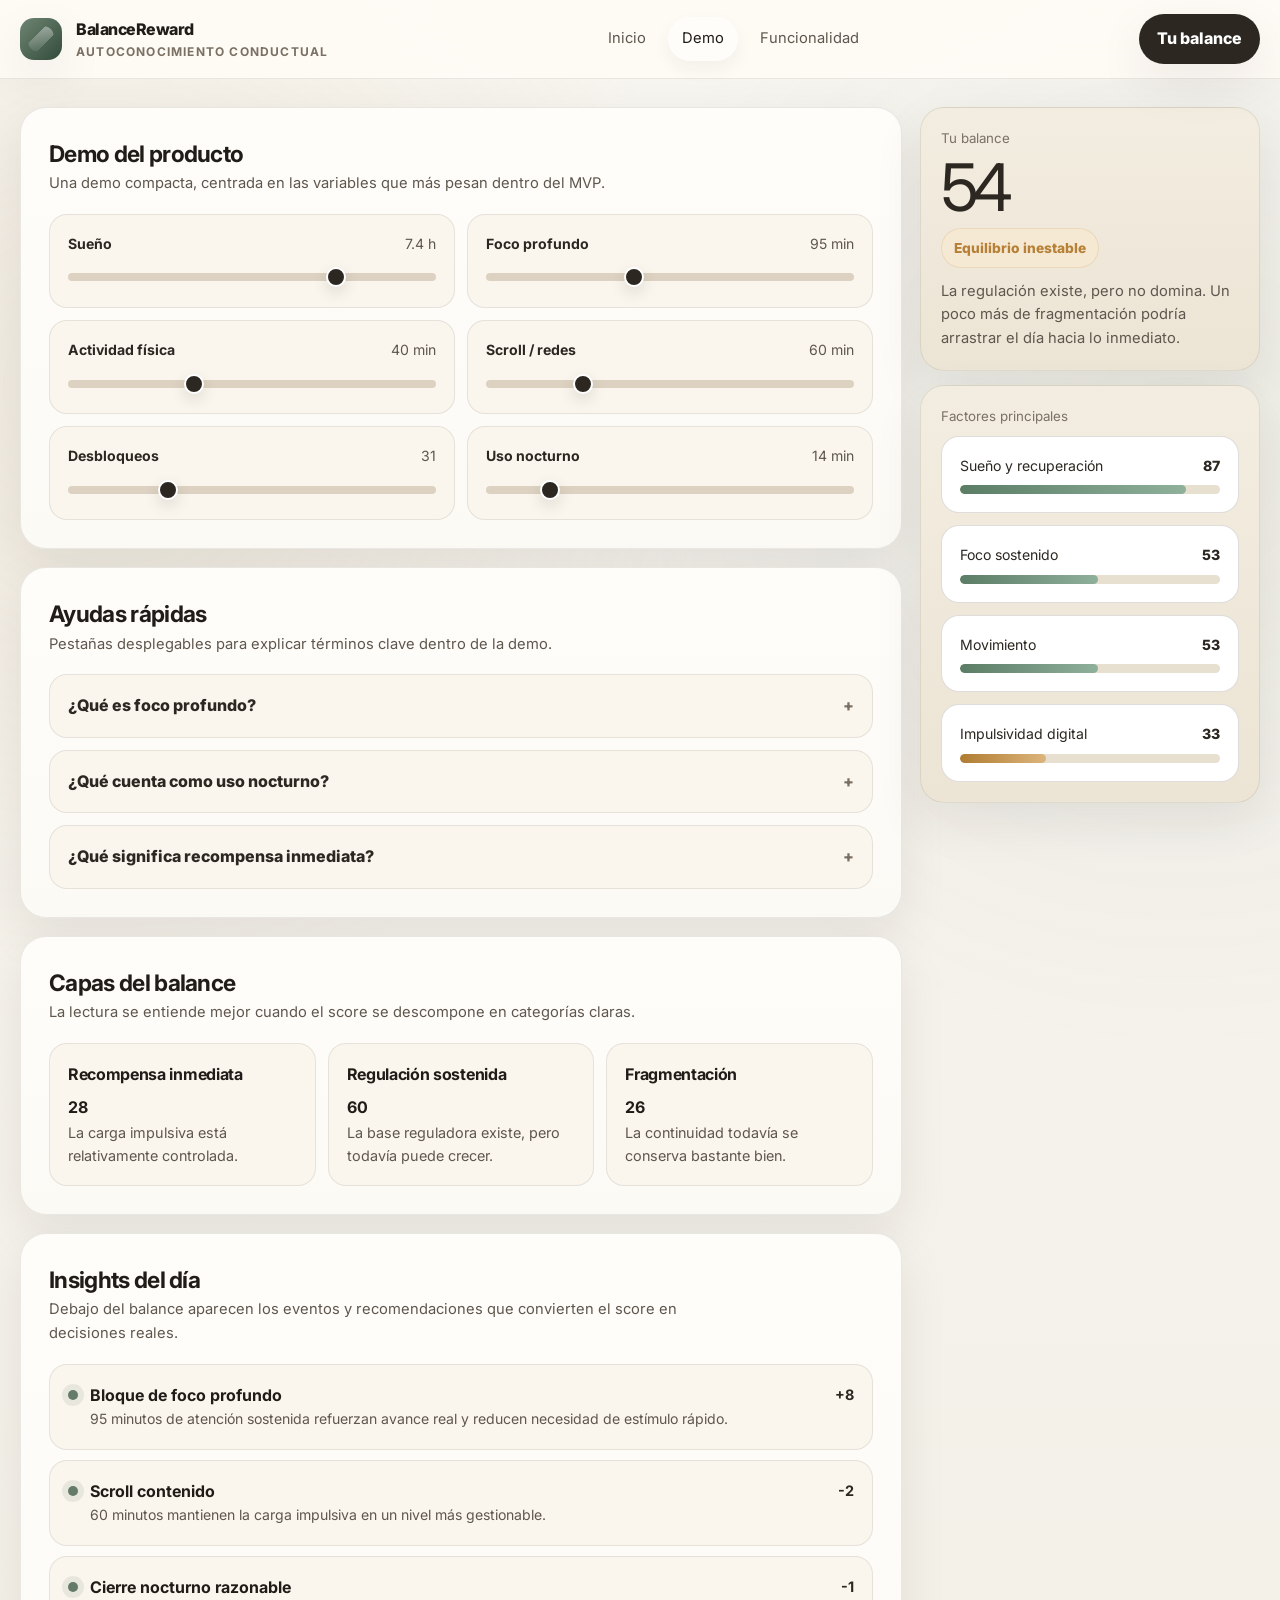
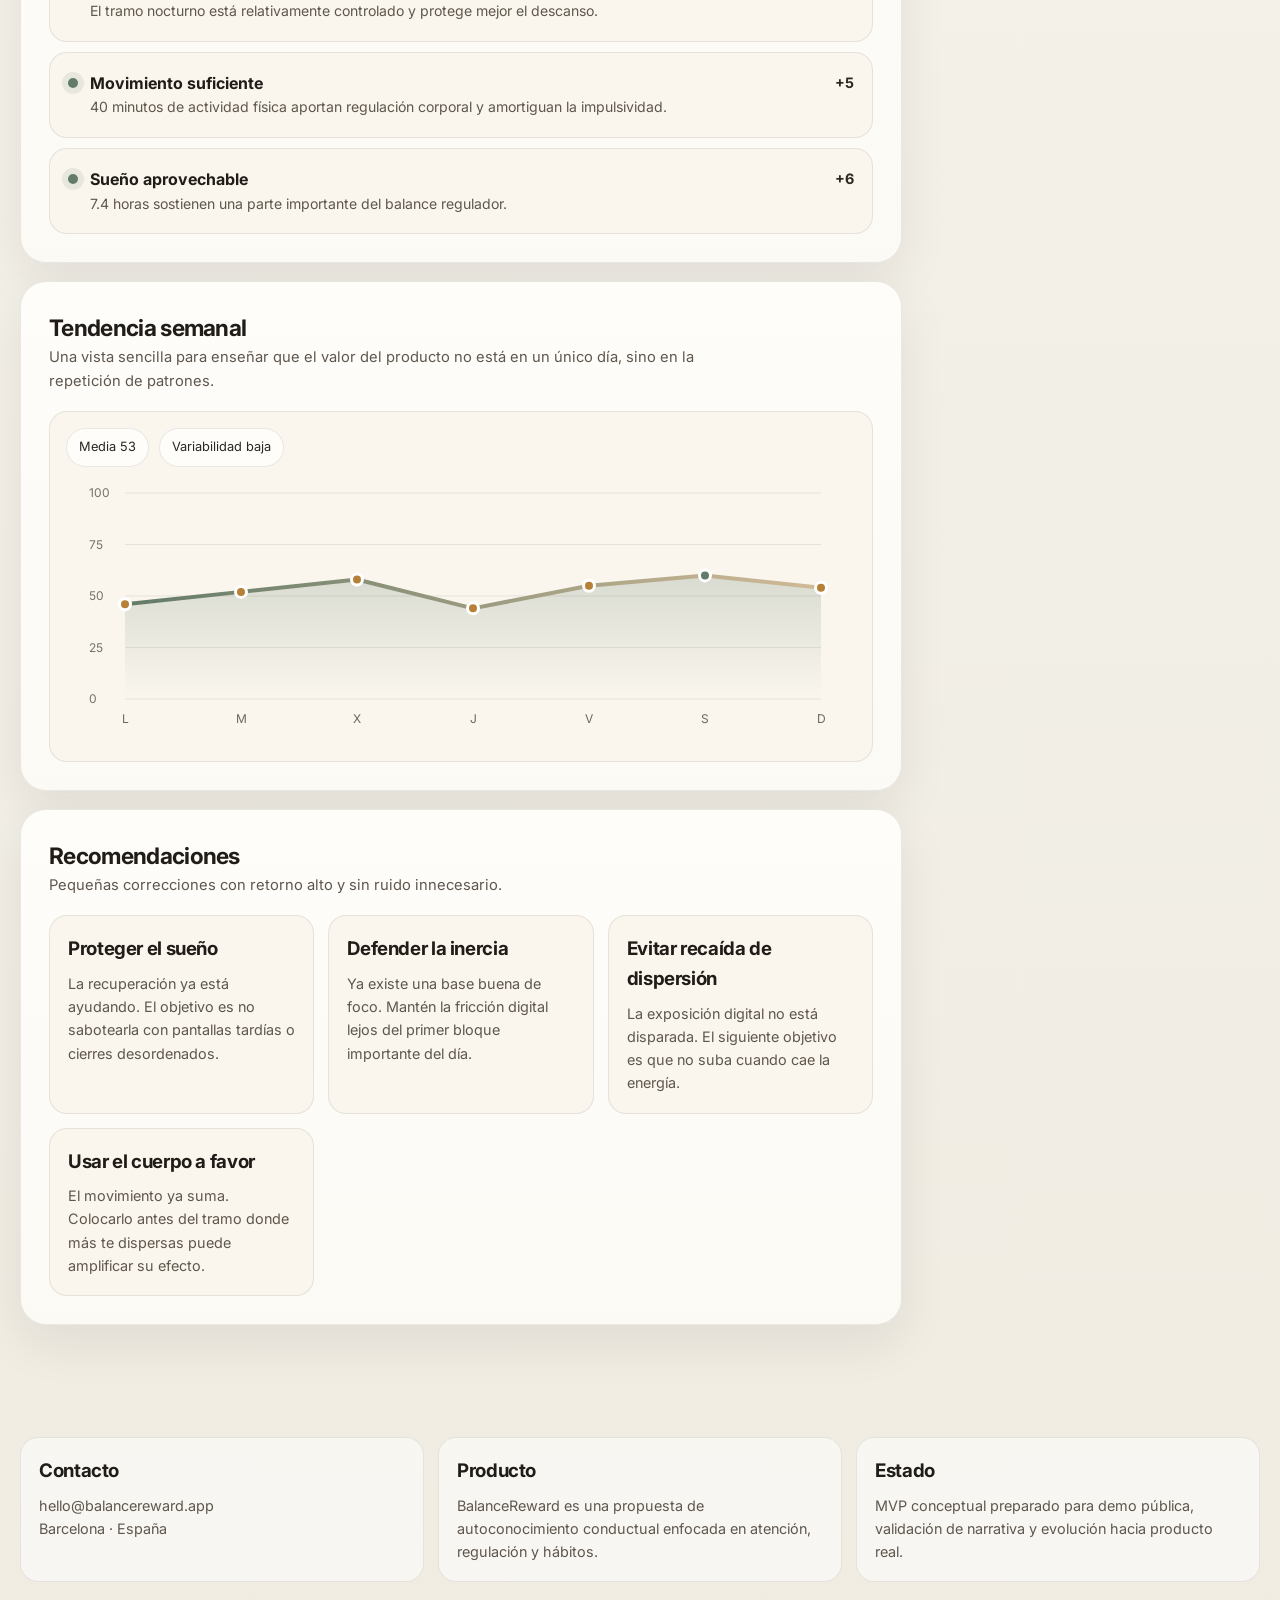
==== demo.html @ 9f04beab "Add files via upload" ====
<!DOCTYPE html><html lang="es"><head><meta charset="UTF-8" /><meta name="viewport" content="width=device-width, initial-scale=1.0" /><title>BalanceReward — Demo</title><link rel="preconnect" href="https://fonts.googleapis.com"><link rel="preconnect" href="https://fonts.gstatic.com" crossorigin><link href="https://fonts.googleapis.com/css2?family=Inter:wght@400;500;600;700;800;900&display=swap" rel="stylesheet"><link rel="stylesheet" href="styles.css"></head><body><header class="topbar"><div class="container topbar-inner"><a class="brand" href="index.html"><span class="brand-mark"></span><span>BalanceReward<small>Autoconocimiento conductual</small></span></a><nav class="nav"><a href="index.html">Inicio</a><a href="demo.html" class="active">Demo</a><a href="funcionalidad.html">Funcionalidad</a></nav><a class="cta" href="#balance">Tu balance</a></div></header><main><div class="container"><section class="section"><div class="demo-layout"><div class="left-stack"><div class="panel section-card"><div class="section-head"><div><h2>Demo del producto</h2><p>Una demo compacta, centrada en las variables que más pesan dentro del MVP.</p></div></div><div class="form-grid"><div class="input-card"><div class="input-head"><strong>Sueño</strong><span><output id="sleepOut">7.4 h</output></span></div><input id="sleep" class="range" type="range" min="0" max="10" step="0.1" value="7.4"></div><div class="input-card"><div class="input-head"><strong>Foco profundo</strong><span><output id="focusOut">95 min</output></span></div><input id="focus" class="range" type="range" min="0" max="240" step="5" value="95"></div><div class="input-card"><div class="input-head"><strong>Actividad física</strong><span><output id="exerciseOut">42 min</output></span></div><input id="exercise" class="range" type="range" min="0" max="120" step="5" value="42"></div><div class="input-card"><div class="input-head"><strong>Scroll / redes</strong><span><output id="scrollOut">58 min</output></span></div><input id="scroll" class="range" type="range" min="0" max="240" step="5" value="58"></div><div class="input-card"><div class="input-head"><strong>Desbloqueos</strong><span><output id="unlocksOut">31</output></span></div><input id="unlocks" class="range" type="range" min="0" max="120" step="1" value="31"></div><div class="input-card"><div class="input-head"><strong>Uso nocturno</strong><span><output id="nightOut">14 min</output></span></div><input id="night" class="range" type="range" min="0" max="90" step="1" value="14"></div></div></div><div class="panel section-card"><div class="section-head"><div><h2>Ayudas rápidas</h2><p>Pestañas desplegables para explicar términos clave dentro de la demo.</p></div></div><div class="drawer-grid"><details class="drawer-card"><summary>¿Qué es foco profundo?<span class="arrow">+</span></summary><div class="drawer-body">Una sesión sostenida de trabajo, estudio o lectura sin móvil, sin notificaciones y sin saltar entre tareas. No tiene que ser perfecta; lo importante es que haya continuidad real.</div></details><details class="drawer-card"><summary>¿Qué cuenta como uso nocturno?<span class="arrow">+</span></summary><div class="drawer-body">Tiempo de pantalla en el tramo final del día, sobre todo cuando ya deberías estar cerrando estímulos. Cuanto más tarde y más activante sea el contenido, peor suele sentar al descanso.</div></details><details class="drawer-card"><summary>¿Qué significa recompensa inmediata?<span class="arrow">+</span></summary><div class="drawer-body">Conductas que entregan estímulo rápido con poco esfuerzo: scroll, chequeo frecuente, notificaciones, consumo pasivo y saltos constantes entre contenidos.</div></details></div></div><div class="panel section-card"><div class="section-head"><div><h2>Capas del balance</h2><p>La lectura se entiende mejor cuando el score se descompone en categorías claras.</p></div></div><div class="category-grid"><div class="category"><h4>Recompensa inmediata</h4><strong id="catImmediate">34</strong><p id="catImmediateText">Carga impulsiva contenida, pero presente.</p></div><div class="category"><h4>Regulación sostenida</h4><strong id="catRegulated">69</strong><p id="catRegulatedText">Buen soporte de hábitos estabilizadores.</p></div><div class="category"><h4>Fragmentación</h4><strong id="catFragmentation">39</strong><p id="catFragmentationText">Las interrupciones todavía no dominan el día.</p></div></div></div><div class="panel section-card"><div class="section-head"><div><h2>Insights del día</h2><p>Debajo del balance aparecen los eventos y recomendaciones que convierten el score en decisiones reales.</p></div></div><div class="events" id="eventsList"></div></div><div class="panel section-card"><div class="section-head"><div><h2>Tendencia semanal</h2><p>Una vista sencilla para enseñar que el valor del producto no está en un único día, sino en la repetición de patrones.</p></div></div><div class="chart-wrap"><div class="chart-meta"><div class="pills"><span class="pill" id="trendAvg">Media 61</span><span class="pill" id="trendVar">Variabilidad moderada</span></div></div><svg id="trendChart" viewBox="0 0 760 260" width="100%" height="260" aria-label="Tendencia semanal"></svg></div></div><div class="panel section-card"><div class="section-head"><div><h2>Recomendaciones</h2><p>Pequeñas correcciones con retorno alto y sin ruido innecesario.</p></div></div><div class="advice-grid" id="adviceGrid"></div></div></div><aside class="sticky-col" id="balance"><div class="balance-card"><small>Tu balance</small><div class="score-value" id="scoreValue">64</div><div class="score-tag good" id="scoreTag">Balance regulado con fricción</div><p id="scoreText">La estructura del día tiene soporte suficiente, aunque el entorno digital sigue compitiendo por atención.</p></div><div class="balance-card"><small>Factores principales</small><div class="factor-stack"><div class="factor"><div class="factor-top"><span>Sueño y recuperación</span><span id="sleepFactorNum">72</span></div><div class="track"><div id="sleepFill" class="fill green" style="width:72%"></div></div></div><div class="factor"><div class="factor-top"><span>Foco sostenido</span><span id="focusFactorNum">58</span></div><div class="track"><div id="focusFill" class="fill green" style="width:58%"></div></div></div><div class="factor"><div class="factor-top"><span>Movimiento</span><span id="exerciseFactorNum">54</span></div><div class="track"><div id="exerciseFill" class="fill green" style="width:54%"></div></div></div><div class="factor"><div class="factor-top"><span>Impulsividad digital</span><span id="digitalFactorNum">41</span></div><div class="track"><div id="digitalFill" class="fill amber" style="width:41%"></div></div></div></div></div></aside></div></section></div></main><footer class="footer"><div class="container"><div class="footer-grid"><div class="contact-card"><h3>Contacto</h3><p>hello@balancereward.app<br>Barcelona · España</p></div><div class="contact-card"><h3>Producto</h3><p>BalanceReward es una propuesta de autoconocimiento conductual enfocada en atención, regulación y hábitos.</p></div><div class="contact-card"><h3>Estado</h3><p>MVP conceptual preparado para demo pública, validación de narrativa y evolución hacia producto real.</p></div></div><small>BalanceReward presenta un índice conductual de autoconocimiento. No sustituye evaluación clínica ni afirma medir biomarcadores cerebrales.</small></div></footer><script src="app.js"></script></body></html>
---- styles.css ----
:root{
  --bg:#f7f5ef;
  --bg-2:#f0ece2;
  --paper:#fffdfa;
  --paper-2:#faf6ee;
  --line:rgba(55,48,39,.10);
  --line-strong:rgba(55,48,39,.16);
  --text:#201c17;
  --text-soft:#5f574d;
  --text-faint:#7a7064;
  --charcoal:#2c2721;
  --sage:#637b68;
  --sage-soft:#e4ece6;
  --sand:#d1ba97;
  --sand-soft:#f4eadc;
  --amber:#b68137;
  --amber-soft:#f6e9d4;
  --red:#ab6253;
  --red-soft:#f3e0da;
  --shadow:0 18px 50px rgba(35,29,22,.08);
  --radius:26px;
  --radius-sm:18px;
  --max:1240px;
}
*{margin:0;padding:0;box-sizing:border-box}
html{scroll-behavior:smooth;background:var(--bg)}
body{
  font-family:Inter,system-ui,-apple-system,BlinkMacSystemFont,'Segoe UI',sans-serif;
  color:var(--text);
  background:radial-gradient(circle at 8% 12%, rgba(209,186,151,.18), transparent 20%),radial-gradient(circle at 92% 14%, rgba(99,123,104,.08), transparent 20%),linear-gradient(180deg,var(--bg) 0%,var(--bg-2) 100%);
  min-height:100vh;line-height:1.6;overflow-x:hidden;
}
a{text-decoration:none;color:inherit}
button,input{font:inherit}
.container{width:min(var(--max), calc(100% - 32px));margin:0 auto}
.topbar{position:sticky;top:0;z-index:60;background:rgba(255,252,246,.86);backdrop-filter:blur(18px);border-bottom:1px solid var(--line)}
.topbar-inner{min-height:78px;display:flex;align-items:center;justify-content:space-between;gap:16px}
.brand{display:flex;align-items:center;gap:14px;font-weight:800;letter-spacing:-.03em}
.brand-mark{width:42px;height:42px;border-radius:14px;background:linear-gradient(135deg,#6e8573,#334b3a);position:relative;box-shadow:var(--shadow)}
.brand-mark::after{content:"";position:absolute;inset:8px;border-radius:10px;background:linear-gradient(180deg,rgba(255,255,255,.4),rgba(255,255,255,.08));mask:linear-gradient(135deg,transparent 0 34%,#000 34% 66%,transparent 66% 100%)}
.brand small{display:block;font-size:.75rem;text-transform:uppercase;letter-spacing:.1em;color:var(--text-faint);font-weight:700}
.nav{display:flex;align-items:center;gap:8px;flex-wrap:wrap}
.nav a{padding:10px 14px;border-radius:999px;font-size:.92rem;color:var(--text-soft);transition:.2s ease}
.nav a:hover,.nav a.active{background:var(--paper);color:var(--text);box-shadow:0 8px 18px rgba(35,29,22,.05)}
.cta{padding:12px 18px;border:none;border-radius:999px;background:var(--charcoal);color:#fff;font-weight:800;cursor:pointer;box-shadow:var(--shadow)}
.secondary{padding:12px 18px;border-radius:999px;background:var(--paper);border:1px solid var(--line-strong);font-weight:700}
main{padding:28px 0 44px}
.panel{background:linear-gradient(180deg,var(--paper),#fcfaf5);border:1px solid var(--line);border-radius:var(--radius);box-shadow:var(--shadow)}
.hero{display:grid;grid-template-columns:1.12fr .88fr;gap:22px;margin-bottom:22px}
.hero-copy{padding:38px}
.eyebrow{display:inline-flex;align-items:center;gap:8px;padding:9px 14px;border-radius:999px;background:var(--paper);border:1px solid var(--line);font-size:.84rem;font-weight:700;margin-bottom:18px;color:var(--charcoal)}
.hero h1{font-size:clamp(2.9rem,5.6vw,5.3rem);line-height:.92;letter-spacing:-.065em;max-width:11ch;margin-bottom:18px}
.hero p{font-size:1rem;color:var(--text-soft);max-width:66ch;margin-bottom:14px}
.hero-actions{display:flex;gap:12px;flex-wrap:wrap;margin-top:12px}
.hero-stats{display:grid;grid-template-columns:repeat(3,1fr);gap:14px;margin-top:24px}
.stat,.info-card,.value-card,.flow-card,.input-card,.insight-card,.factor,.category,.event,.drawer-card,.widget-card,.example,.callout,.flow-step,.tile,.mini-card,.feature-card,.contact-card{padding:18px;border-radius:18px;background:var(--paper-2);border:1px solid var(--line)}
.stat strong{display:block;font-size:1.34rem;letter-spacing:-.04em;margin-bottom:6px}
.stat span{font-size:.87rem;color:var(--text-soft)}
.hero-side{padding:22px}
.showcase{height:100%;padding:18px;border-radius:24px;background:linear-gradient(180deg,#f2ecdf,#ece4d6);border:1px solid var(--line)}
.showcase-top{display:flex;justify-content:space-between;gap:10px;font-size:.82rem;color:var(--text-faint);margin-bottom:16px}
.pills{display:flex;gap:10px;flex-wrap:wrap}
.pill{padding:8px 12px;border-radius:999px;font-size:.8rem;background:rgba(255,255,255,.72);border:1px solid var(--line);color:var(--charcoal)}
.preview-grid{display:grid;grid-template-columns:220px 1fr;gap:16px;align-items:center;margin-top:10px}
.phone-mock{width:220px;aspect-ratio:9 / 19;margin:0 auto;padding:8px;border-radius:34px;background:#272420;box-shadow:0 18px 28px rgba(0,0,0,.10)}
.phone-screen{background:#fbf7ef;border-radius:26px;padding:14px;height:100%;position:relative;overflow:hidden;display:flex;flex-direction:column}
.phone-notch{width:72px;height:18px;border-radius:0 0 14px 14px;background:#23211e;margin:0 auto 12px}
.phone-header{display:flex;justify-content:space-between;align-items:center;font-size:.74rem;color:var(--text-faint);margin-bottom:12px}
.score-card-mini{padding:16px;border-radius:18px;background:#fff;border:1px solid var(--line);margin-bottom:10px}
.score-card-mini strong{display:block;font-size:2.5rem;letter-spacing:-.09em;line-height:1}
.score-card-mini span{display:inline-flex;padding:6px 10px;border-radius:999px;background:var(--sage-soft);color:var(--sage);font-size:.76rem;font-weight:800;margin-top:8px}
.mini-bars{display:grid;gap:8px}
.mini-bar{padding:10px;border-radius:14px;background:#fff;border:1px solid var(--line)}
.mini-bar-top{display:flex;justify-content:space-between;font-size:.74rem;margin-bottom:6px;color:var(--text-soft)}
.mini-track{height:7px;border-radius:999px;background:#e8e1d3;overflow:hidden}
.mini-fill{height:100%;border-radius:inherit}
.mini-chart{margin-top:10px;padding:10px;border-radius:14px;background:#fff;border:1px solid var(--line)}
.callout-stack{display:grid;gap:12px}
.callout h3,.info-card h3,.value-card h3,.flow-card h3,.insight-card h3,.category h4,.drawer-card h4,.widget-card h3,.feature-card h3,.contact-card h3,.example h4{margin-bottom:8px;letter-spacing:-.02em}
.callout p,.info-card p,.value-card p,.flow-card p,.insight-card p,.category p,.drawer-card p,.widget-card p,.feature-card p,.contact-card p,.example p{font-size:.9rem;color:var(--text-soft)}
.section{margin-bottom:22px}
.section-card{padding:28px}
.section-head{display:flex;align-items:flex-end;justify-content:space-between;gap:16px;margin-bottom:18px}
.section-head h2{font-size:1.42rem;letter-spacing:-.03em}
.section-head p{font-size:.92rem;color:var(--text-soft);max-width:72ch}
.grid{display:grid;gap:14px}
.grid-2{grid-template-columns:repeat(2,1fr)}
.grid-3{grid-template-columns:repeat(3,1fr)}
.kicker{display:inline-flex;padding:6px 10px;border-radius:999px;background:#fff;border:1px solid var(--line);font-size:.74rem;font-weight:700;color:var(--charcoal);margin-bottom:10px}
.examples{display:grid;grid-template-columns:repeat(3,1fr);gap:14px;margin-top:18px}
.steps{display:grid;grid-template-columns:1.1fr .9fr;gap:16px;align-items:start}
.flow-list,.drawer-grid,.factor-stack{display:grid;gap:12px}
.flow-step{display:grid;grid-template-columns:auto 1fr;gap:12px;align-items:start}
.num{display:grid;place-items:center;width:34px;height:34px;border-radius:999px;background:var(--sand-soft);color:var(--charcoal);font-weight:800}
.visual-board{padding:18px;border-radius:22px;background:linear-gradient(180deg,#f5efe4,#f1e8d8);border:1px solid var(--line)}
.visual-top{display:flex;justify-content:space-between;align-items:center;margin-bottom:12px;color:var(--text-faint);font-size:.8rem}
.visual-tiles{display:grid;grid-template-columns:1fr 1fr;gap:12px}
.demo-layout{display:grid;grid-template-columns:minmax(0,1fr) 340px;gap:18px;align-items:start}
.left-stack{display:grid;gap:18px}
.sticky-col{position:sticky;top:96px;display:grid;gap:14px}
.balance-card{padding:20px;border-radius:24px;background:linear-gradient(180deg,#f3ede1,#ece4d4);border:1px solid var(--line);box-shadow:var(--shadow)}
.balance-card small{display:block;color:var(--text-faint);margin-bottom:8px}
.score-value{font-size:4.1rem;line-height:.92;letter-spacing:-.11em;margin:4px 0 10px;color:var(--charcoal)}
.score-tag{display:inline-flex;padding:8px 12px;border-radius:999px;font-size:.86rem;font-weight:800;margin-bottom:12px;border:1px solid transparent}
.score-tag.good{background:var(--sage-soft);color:var(--sage);border-color:rgba(99,123,104,.16)}
.score-tag.mid{background:var(--amber-soft);color:var(--amber);border-color:rgba(182,129,55,.16)}
.score-tag.bad{background:var(--red-soft);color:var(--red);border-color:rgba(171,98,83,.16)}
.balance-card p{font-size:.92rem;color:var(--text-soft)}
.factor{background:#fff;border-color:var(--line-strong)}
.factor-top{display:flex;justify-content:space-between;gap:12px;margin-bottom:8px;font-size:.88rem;color:var(--charcoal)}
.factor-top span:last-child{font-weight:800;color:var(--charcoal)}
.track{height:9px;border-radius:999px;background:#e7dfd0;overflow:hidden}
.fill{height:100%;border-radius:inherit;transition:width .35s ease}
.fill.green{background:linear-gradient(90deg,#5b7c65,#8fb09a)}
.fill.amber{background:linear-gradient(90deg,#b07c31,#dcb57c)}
.fill.red{background:linear-gradient(90deg,#a75f50,#d49488)}
.form-grid{display:grid;grid-template-columns:repeat(2,1fr);gap:12px}
.input-head{display:flex;justify-content:space-between;gap:10px;margin-bottom:8px;font-size:.88rem;color:var(--charcoal)}
.input-head span{color:var(--text-soft)}
.range{width:100%;height:8px;appearance:none;border-radius:999px;background:#ddd2c1;outline:none}
.range::-webkit-slider-thumb{appearance:none;width:20px;height:20px;border-radius:50%;background:var(--charcoal);border:2px solid #fff;box-shadow:0 6px 16px rgba(0,0,0,.12);cursor:pointer}
.range::-moz-range-thumb{width:20px;height:20px;border-radius:50%;background:var(--charcoal);border:2px solid #fff;cursor:pointer}
.category-grid{display:grid;grid-template-columns:repeat(3,1fr);gap:12px}
.events{display:grid;gap:10px}
.event{display:grid;grid-template-columns:auto 1fr auto;gap:12px;align-items:start}
.dot{width:10px;height:10px;border-radius:50%;margin-top:7px}
.dot.good{background:var(--sage);box-shadow:0 0 0 6px rgba(99,123,104,.12)}
.dot.mid{background:var(--amber);box-shadow:0 0 0 6px rgba(182,129,55,.10)}
.dot.bad{background:var(--red);box-shadow:0 0 0 6px rgba(171,98,83,.12)}
.event p{font-size:.88rem;color:var(--text-soft)}
.event strong{font-size:.9rem;color:var(--charcoal)}
.chart-wrap{padding:16px;border-radius:18px;background:var(--paper-2);border:1px solid var(--line)}
.chart-meta{display:flex;justify-content:space-between;gap:10px;align-items:center;flex-wrap:wrap;margin-bottom:10px}
.advice-grid,.widget-grid,.footer-grid{display:grid;grid-template-columns:repeat(3,1fr);gap:14px}
.drawer-card summary{list-style:none;cursor:pointer;display:flex;align-items:center;justify-content:space-between;gap:10px;font-weight:800;color:var(--charcoal)}
.drawer-card summary::-webkit-details-marker{display:none}
.drawer-card .drawer-body{padding-top:12px;color:var(--text-soft);font-size:.9rem}
.drawer-card .arrow{transition:transform .2s ease;color:var(--text-faint)}
.drawer-card[open] .arrow{transform:rotate(45deg)}
.widget-shell{display:flex;align-items:flex-start;gap:14px}
.watch-widget{width:118px;height:118px;border-radius:30px;background:linear-gradient(180deg,#3a352f,#4b443c);padding:6px;box-shadow:var(--shadow);flex:0 0 auto}
.watch-screen{width:100%;height:100%;border-radius:24px;background:#f9f4ea;padding:10px 10px 9px;border:1px solid rgba(0,0,0,.06);display:flex;flex-direction:column;justify-content:space-between;overflow:hidden}
.watch-top{font-size:.66rem;color:var(--text-faint);display:flex;justify-content:space-between;gap:6px}
.watch-score{font-size:1.72rem;font-weight:800;letter-spacing:-.08em;color:var(--charcoal);line-height:1}
.watch-tag{display:inline-flex;padding:4px 7px;border-radius:999px;background:var(--sage-soft);color:var(--sage);font-size:.62rem;font-weight:800;max-width:100%;white-space:nowrap;overflow:hidden;text-overflow:ellipsis}
.watch-meta{color:var(--text-faint);font-size:.62rem;line-height:1.2;margin-top:6px}
.footer{margin-top:22px;padding:24px 0 8px}
.footer-grid .contact-card{background:rgba(255,255,255,.55)}
.footer small{display:block;margin-top:16px;color:var(--text-faint)}
@media (max-width:1100px){.hero,.steps,.demo-layout,.grid-2,.grid-3,.hero-stats,.form-grid,.category-grid,.advice-grid,.examples,.widget-grid,.preview-grid,.footer-grid{grid-template-columns:1fr}.sticky-col{position:static}}
@media (max-width:760px){.nav{display:none}.topbar-inner{min-height:68px}.hero-copy,.hero-side,.section-card,.balance-card{padding:20px}.score-value{font-size:3.6rem}}
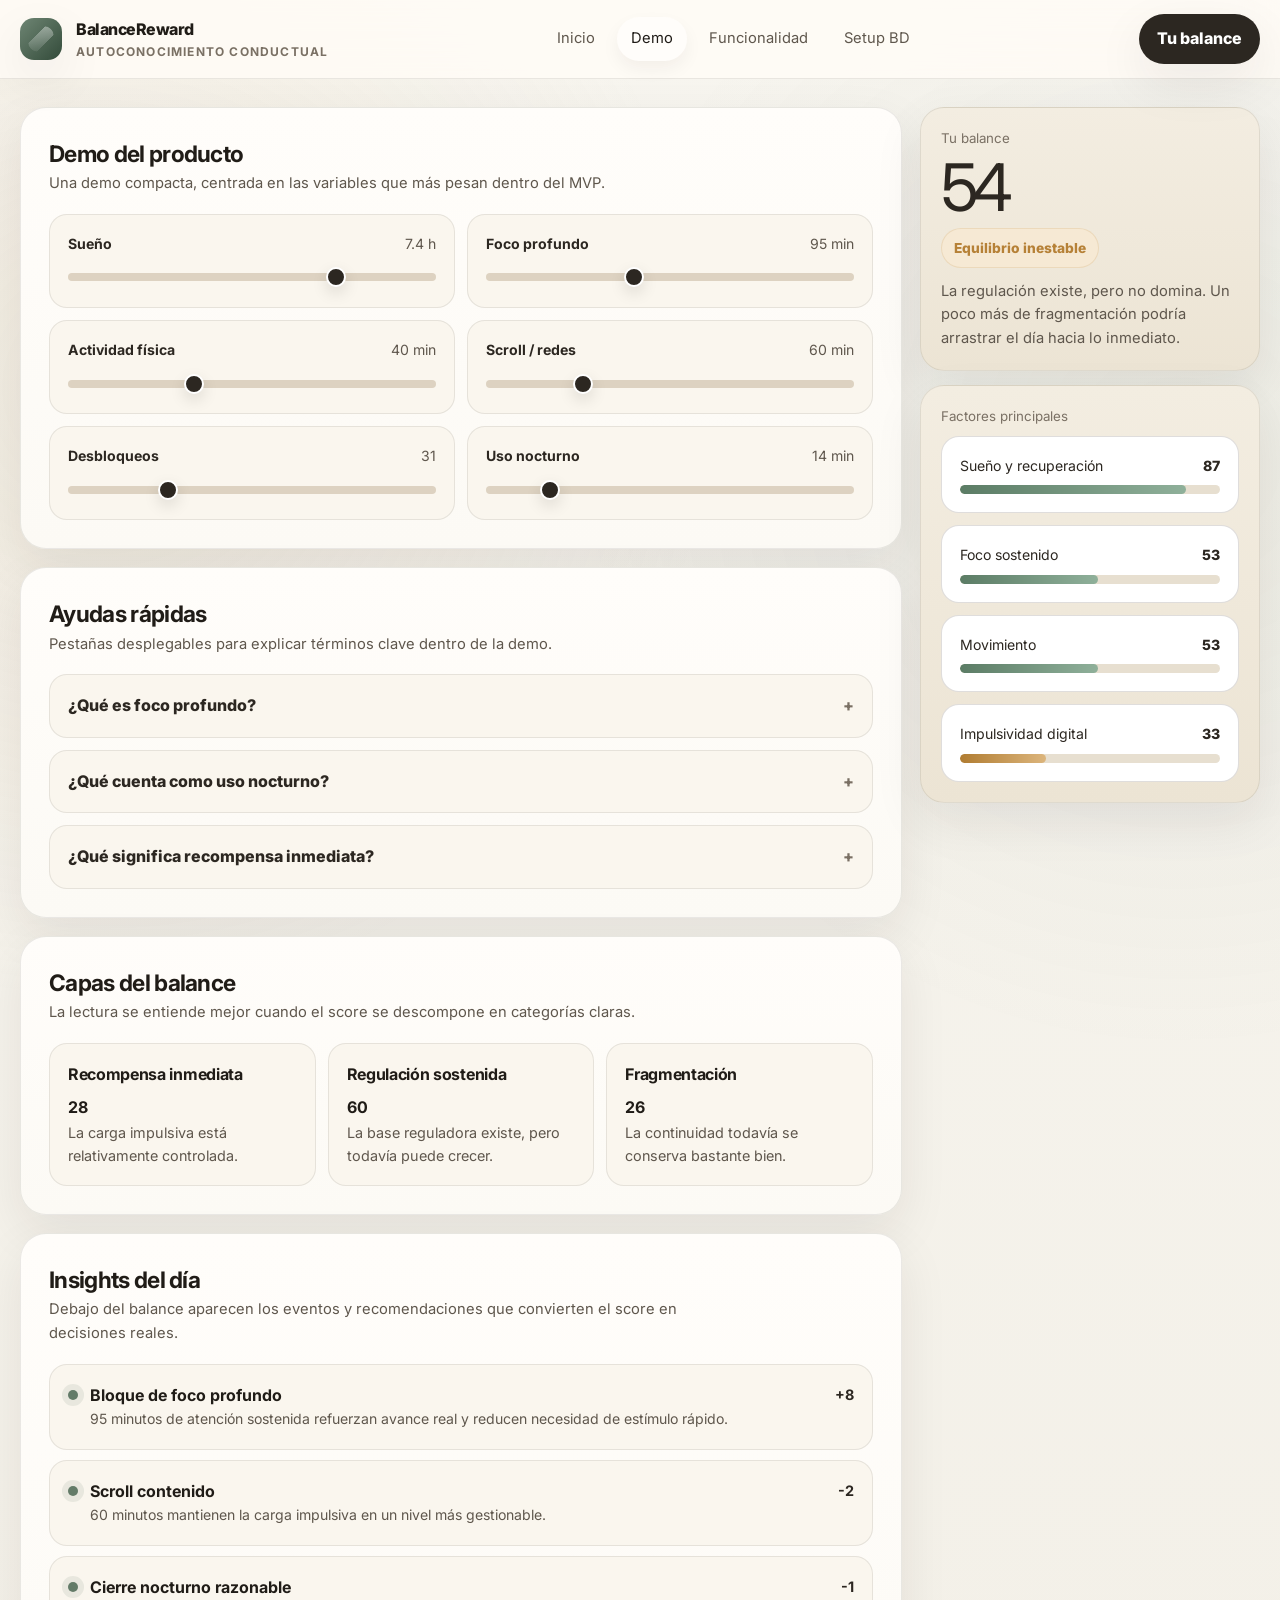
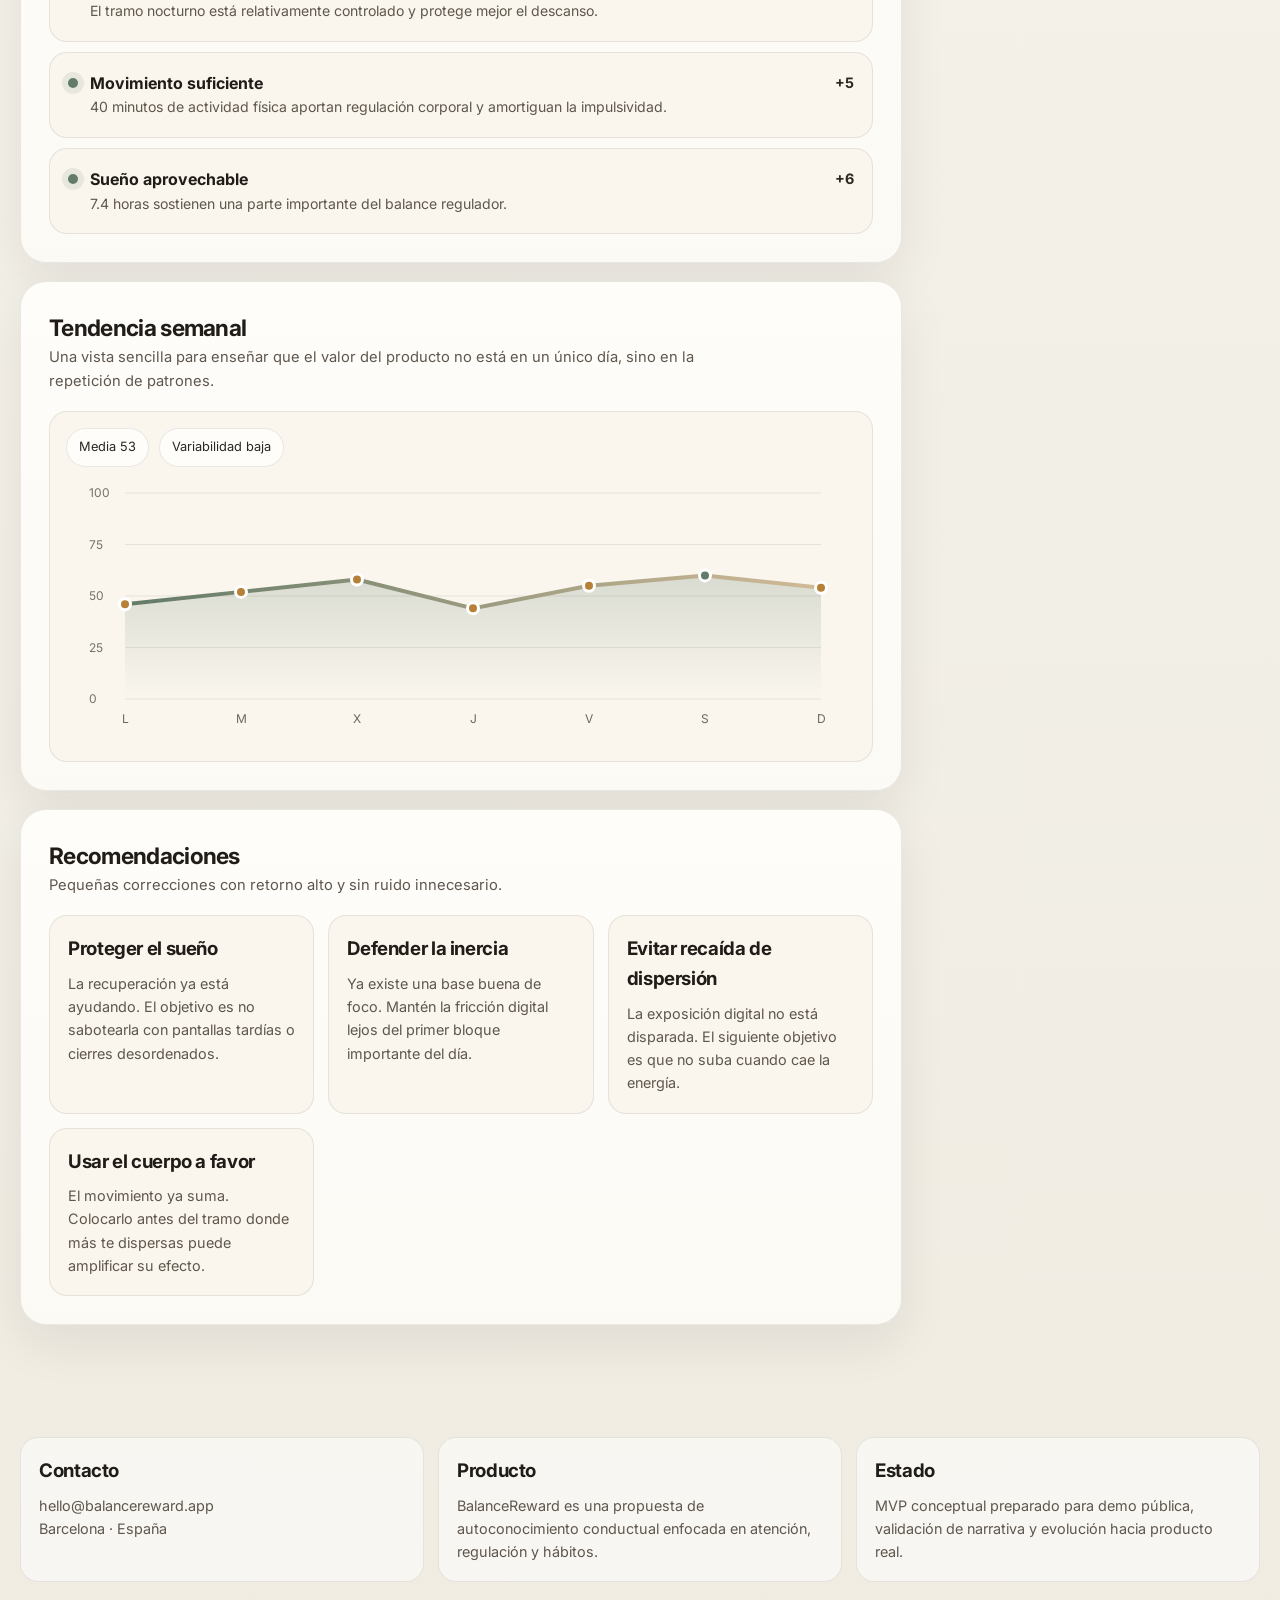
==== commit 290a82d0: "Add files via upload" ====
--- a/demo.html
+++ b/demo.html
@@ -1 +1 @@
-<!DOCTYPE html><html lang="es"><head><meta charset="UTF-8" /><meta name="viewport" content="width=device-width, initial-scale=1.0" /><title>BalanceReward — Demo</title><link rel="preconnect" href="https://fonts.googleapis.com"><link rel="preconnect" href="https://fonts.gstatic.com" crossorigin><link href="https://fonts.googleapis.com/css2?family=Inter:wght@400;500;600;700;800;900&display=swap" rel="stylesheet"><link rel="stylesheet" href="styles.css"></head><body><header class="topbar"><div class="container topbar-inner"><a class="brand" href="index.html"><span class="brand-mark"></span><span>BalanceReward<small>Autoconocimiento conductual</small></span></a><nav class="nav"><a href="index.html">Inicio</a><a href="demo.html" class="active">Demo</a><a href="funcionalidad.html">Funcionalidad</a></nav><a class="cta" href="#balance">Tu balance</a></div></header><main><div class="container"><section class="section"><div class="demo-layout"><div class="left-stack"><div class="panel section-card"><div class="section-head"><div><h2>Demo del producto</h2><p>Una demo compacta, centrada en las variables que más pesan dentro del MVP.</p></div></div><div class="form-grid"><div class="input-card"><div class="input-head"><strong>Sueño</strong><span><output id="sleepOut">7.4 h</output></span></div><input id="sleep" class="range" type="range" min="0" max="10" step="0.1" value="7.4"></div><div class="input-card"><div class="input-head"><strong>Foco profundo</strong><span><output id="focusOut">95 min</output></span></div><input id="focus" class="range" type="range" min="0" max="240" step="5" value="95"></div><div class="input-card"><div class="input-head"><strong>Actividad física</strong><span><output id="exerciseOut">42 min</output></span></div><input id="exercise" class="range" type="range" min="0" max="120" step="5" value="42"></div><div class="input-card"><div class="input-head"><strong>Scroll / redes</strong><span><output id="scrollOut">58 min</output></span></div><input id="scroll" class="range" type="range" min="0" max="240" step="5" value="58"></div><div class="input-card"><div class="input-head"><strong>Desbloqueos</strong><span><output id="unlocksOut">31</output></span></div><input id="unlocks" class="range" type="range" min="0" max="120" step="1" value="31"></div><div class="input-card"><div class="input-head"><strong>Uso nocturno</strong><span><output id="nightOut">14 min</output></span></div><input id="night" class="range" type="range" min="0" max="90" step="1" value="14"></div></div></div><div class="panel section-card"><div class="section-head"><div><h2>Ayudas rápidas</h2><p>Pestañas desplegables para explicar términos clave dentro de la demo.</p></div></div><div class="drawer-grid"><details class="drawer-card"><summary>¿Qué es foco profundo?<span class="arrow">+</span></summary><div class="drawer-body">Una sesión sostenida de trabajo, estudio o lectura sin móvil, sin notificaciones y sin saltar entre tareas. No tiene que ser perfecta; lo importante es que haya continuidad real.</div></details><details class="drawer-card"><summary>¿Qué cuenta como uso nocturno?<span class="arrow">+</span></summary><div class="drawer-body">Tiempo de pantalla en el tramo final del día, sobre todo cuando ya deberías estar cerrando estímulos. Cuanto más tarde y más activante sea el contenido, peor suele sentar al descanso.</div></details><details class="drawer-card"><summary>¿Qué significa recompensa inmediata?<span class="arrow">+</span></summary><div class="drawer-body">Conductas que entregan estímulo rápido con poco esfuerzo: scroll, chequeo frecuente, notificaciones, consumo pasivo y saltos constantes entre contenidos.</div></details></div></div><div class="panel section-card"><div class="section-head"><div><h2>Capas del balance</h2><p>La lectura se entiende mejor cuando el score se descompone en categorías claras.</p></div></div><div class="category-grid"><div class="category"><h4>Recompensa inmediata</h4><strong id="catImmediate">34</strong><p id="catImmediateText">Carga impulsiva contenida, pero presente.</p></div><div class="category"><h4>Regulación sostenida</h4><strong id="catRegulated">69</strong><p id="catRegulatedText">Buen soporte de hábitos estabilizadores.</p></div><div class="category"><h4>Fragmentación</h4><strong id="catFragmentation">39</strong><p id="catFragmentationText">Las interrupciones todavía no dominan el día.</p></div></div></div><div class="panel section-card"><div class="section-head"><div><h2>Insights del día</h2><p>Debajo del balance aparecen los eventos y recomendaciones que convierten el score en decisiones reales.</p></div></div><div class="events" id="eventsList"></div></div><div class="panel section-card"><div class="section-head"><div><h2>Tendencia semanal</h2><p>Una vista sencilla para enseñar que el valor del producto no está en un único día, sino en la repetición de patrones.</p></div></div><div class="chart-wrap"><div class="chart-meta"><div class="pills"><span class="pill" id="trendAvg">Media 61</span><span class="pill" id="trendVar">Variabilidad moderada</span></div></div><svg id="trendChart" viewBox="0 0 760 260" width="100%" height="260" aria-label="Tendencia semanal"></svg></div></div><div class="panel section-card"><div class="section-head"><div><h2>Recomendaciones</h2><p>Pequeñas correcciones con retorno alto y sin ruido innecesario.</p></div></div><div class="advice-grid" id="adviceGrid"></div></div></div><aside class="sticky-col" id="balance"><div class="balance-card"><small>Tu balance</small><div class="score-value" id="scoreValue">64</div><div class="score-tag good" id="scoreTag">Balance regulado con fricción</div><p id="scoreText">La estructura del día tiene soporte suficiente, aunque el entorno digital sigue compitiendo por atención.</p></div><div class="balance-card"><small>Factores principales</small><div class="factor-stack"><div class="factor"><div class="factor-top"><span>Sueño y recuperación</span><span id="sleepFactorNum">72</span></div><div class="track"><div id="sleepFill" class="fill green" style="width:72%"></div></div></div><div class="factor"><div class="factor-top"><span>Foco sostenido</span><span id="focusFactorNum">58</span></div><div class="track"><div id="focusFill" class="fill green" style="width:58%"></div></div></div><div class="factor"><div class="factor-top"><span>Movimiento</span><span id="exerciseFactorNum">54</span></div><div class="track"><div id="exerciseFill" class="fill green" style="width:54%"></div></div></div><div class="factor"><div class="factor-top"><span>Impulsividad digital</span><span id="digitalFactorNum">41</span></div><div class="track"><div id="digitalFill" class="fill amber" style="width:41%"></div></div></div></div></div></aside></div></section></div></main><footer class="footer"><div class="container"><div class="footer-grid"><div class="contact-card"><h3>Contacto</h3><p>hello@balancereward.app<br>Barcelona · España</p></div><div class="contact-card"><h3>Producto</h3><p>BalanceReward es una propuesta de autoconocimiento conductual enfocada en atención, regulación y hábitos.</p></div><div class="contact-card"><h3>Estado</h3><p>MVP conceptual preparado para demo pública, validación de narrativa y evolución hacia producto real.</p></div></div><small>BalanceReward presenta un índice conductual de autoconocimiento. No sustituye evaluación clínica ni afirma medir biomarcadores cerebrales.</small></div></footer><script src="app.js"></script></body></html>+<!DOCTYPE html><html lang="es"><head><meta charset="UTF-8" /><meta name="viewport" content="width=device-width, initial-scale=1.0" /><title>BalanceReward — Demo</title><link rel="preconnect" href="https://fonts.googleapis.com"><link rel="preconnect" href="https://fonts.gstatic.com" crossorigin><link href="https://fonts.googleapis.com/css2?family=Inter:wght@400;500;600;700;800;900&display=swap" rel="stylesheet"><link rel="stylesheet" href="styles.css"></head><body><header class="topbar"><div class="container topbar-inner"><a class="brand" href="index.html"><span class="brand-mark"></span><span>BalanceReward<small>Autoconocimiento conductual</small></span></a><nav class="nav"><a href="index.html">Inicio</a><a href="demo.html" class="active">Demo</a><a href="funcionalidad.html">Funcionalidad</a><a href="setup.html">Setup BD</a></nav><a class="cta" href="#balance">Tu balance</a></div></header><main><div class="container"><section class="section"><div class="demo-layout"><div class="left-stack"><div class="panel section-card"><div class="section-head"><div><h2>Demo del producto</h2><p>Una demo compacta, centrada en las variables que más pesan dentro del MVP.</p></div></div><div class="form-grid"><div class="input-card"><div class="input-head"><strong>Sueño</strong><span><output id="sleepOut">7.4 h</output></span></div><input id="sleep" class="range" type="range" min="0" max="10" step="0.1" value="7.4"></div><div class="input-card"><div class="input-head"><strong>Foco profundo</strong><span><output id="focusOut">95 min</output></span></div><input id="focus" class="range" type="range" min="0" max="240" step="5" value="95"></div><div class="input-card"><div class="input-head"><strong>Actividad física</strong><span><output id="exerciseOut">42 min</output></span></div><input id="exercise" class="range" type="range" min="0" max="120" step="5" value="42"></div><div class="input-card"><div class="input-head"><strong>Scroll / redes</strong><span><output id="scrollOut">58 min</output></span></div><input id="scroll" class="range" type="range" min="0" max="240" step="5" value="58"></div><div class="input-card"><div class="input-head"><strong>Desbloqueos</strong><span><output id="unlocksOut">31</output></span></div><input id="unlocks" class="range" type="range" min="0" max="120" step="1" value="31"></div><div class="input-card"><div class="input-head"><strong>Uso nocturno</strong><span><output id="nightOut">14 min</output></span></div><input id="night" class="range" type="range" min="0" max="90" step="1" value="14"></div></div></div><div class="panel section-card"><div class="section-head"><div><h2>Ayudas rápidas</h2><p>Pestañas desplegables para explicar términos clave dentro de la demo.</p></div></div><div class="drawer-grid"><details class="drawer-card"><summary>¿Qué es foco profundo?<span class="arrow">+</span></summary><div class="drawer-body">Una sesión sostenida de trabajo, estudio o lectura sin móvil, sin notificaciones y sin saltar entre tareas. No tiene que ser perfecta; lo importante es que haya continuidad real.</div></details><details class="drawer-card"><summary>¿Qué cuenta como uso nocturno?<span class="arrow">+</span></summary><div class="drawer-body">Tiempo de pantalla en el tramo final del día, sobre todo cuando ya deberías estar cerrando estímulos. Cuanto más tarde y más activante sea el contenido, peor suele sentar al descanso.</div></details><details class="drawer-card"><summary>¿Qué significa recompensa inmediata?<span class="arrow">+</span></summary><div class="drawer-body">Conductas que entregan estímulo rápido con poco esfuerzo: scroll, chequeo frecuente, notificaciones, consumo pasivo y saltos constantes entre contenidos.</div></details></div></div><div class="panel section-card"><div class="section-head"><div><h2>Capas del balance</h2><p>La lectura se entiende mejor cuando el score se descompone en categorías claras.</p></div></div><div class="category-grid"><div class="category"><h4>Recompensa inmediata</h4><strong id="catImmediate">34</strong><p id="catImmediateText">Carga impulsiva contenida, pero presente.</p></div><div class="category"><h4>Regulación sostenida</h4><strong id="catRegulated">69</strong><p id="catRegulatedText">Buen soporte de hábitos estabilizadores.</p></div><div class="category"><h4>Fragmentación</h4><strong id="catFragmentation">39</strong><p id="catFragmentationText">Las interrupciones todavía no dominan el día.</p></div></div></div><div class="panel section-card"><div class="section-head"><div><h2>Insights del día</h2><p>Debajo del balance aparecen los eventos y recomendaciones que convierten el score en decisiones reales.</p></div></div><div class="events" id="eventsList"></div></div><div class="panel section-card"><div class="section-head"><div><h2>Tendencia semanal</h2><p>Una vista sencilla para enseñar que el valor del producto no está en un único día, sino en la repetición de patrones.</p></div></div><div class="chart-wrap"><div class="chart-meta"><div class="pills"><span class="pill" id="trendAvg">Media 61</span><span class="pill" id="trendVar">Variabilidad moderada</span></div></div><svg id="trendChart" viewBox="0 0 760 260" width="100%" height="260" aria-label="Tendencia semanal"></svg></div></div><div class="panel section-card"><div class="section-head"><div><h2>Recomendaciones</h2><p>Pequeñas correcciones con retorno alto y sin ruido innecesario.</p></div></div><div class="advice-grid" id="adviceGrid"></div></div></div><aside class="sticky-col" id="balance"><div class="balance-card"><small>Tu balance</small><div class="score-value" id="scoreValue">64</div><div class="score-tag good" id="scoreTag">Balance regulado con fricción</div><p id="scoreText">La estructura del día tiene soporte suficiente, aunque el entorno digital sigue compitiendo por atención.</p></div><div class="balance-card"><small>Factores principales</small><div class="factor-stack"><div class="factor"><div class="factor-top"><span>Sueño y recuperación</span><span id="sleepFactorNum">72</span></div><div class="track"><div id="sleepFill" class="fill green" style="width:72%"></div></div></div><div class="factor"><div class="factor-top"><span>Foco sostenido</span><span id="focusFactorNum">58</span></div><div class="track"><div id="focusFill" class="fill green" style="width:58%"></div></div></div><div class="factor"><div class="factor-top"><span>Movimiento</span><span id="exerciseFactorNum">54</span></div><div class="track"><div id="exerciseFill" class="fill green" style="width:54%"></div></div></div><div class="factor"><div class="factor-top"><span>Impulsividad digital</span><span id="digitalFactorNum">41</span></div><div class="track"><div id="digitalFill" class="fill amber" style="width:41%"></div></div></div></div></div></aside></div></section></div></main><footer class="footer"><div class="container"><div class="footer-grid"><div class="contact-card"><h3>Contacto</h3><p>hello@balancereward.app<br>Barcelona · España</p></div><div class="contact-card"><h3>Producto</h3><p>BalanceReward es una propuesta de autoconocimiento conductual enfocada en atención, regulación y hábitos.</p></div><div class="contact-card"><h3>Estado</h3><p>MVP conceptual preparado para demo pública, validación de narrativa y evolución hacia producto real.</p></div></div><small>BalanceReward presenta un índice conductual de autoconocimiento. No sustituye evaluación clínica ni afirma medir biomarcadores cerebrales.</small></div></footer><script src="app.js"></script></body></html>
--- a/styles.css
+++ b/styles.css
@@ -24,128 +24,30 @@
 }
 *{margin:0;padding:0;box-sizing:border-box}
 html{scroll-behavior:smooth;background:var(--bg)}
-body{
-  font-family:Inter,system-ui,-apple-system,BlinkMacSystemFont,'Segoe UI',sans-serif;
-  color:var(--text);
-  background:radial-gradient(circle at 8% 12%, rgba(209,186,151,.18), transparent 20%),radial-gradient(circle at 92% 14%, rgba(99,123,104,.08), transparent 20%),linear-gradient(180deg,var(--bg) 0%,var(--bg-2) 100%);
-  min-height:100vh;line-height:1.6;overflow-x:hidden;
-}
-a{text-decoration:none;color:inherit}
-button,input{font:inherit}
+body{font-family:Inter,system-ui,-apple-system,BlinkMacSystemFont,'Segoe UI',sans-serif;color:var(--text);background:radial-gradient(circle at 8% 12%, rgba(209,186,151,.18), transparent 20%),radial-gradient(circle at 92% 14%, rgba(99,123,104,.08), transparent 20%),linear-gradient(180deg,var(--bg) 0%,var(--bg-2) 100%);min-height:100vh;line-height:1.6;overflow-x:hidden}
+a{text-decoration:none;color:inherit}button,input,select,textarea{font:inherit}
 .container{width:min(var(--max), calc(100% - 32px));margin:0 auto}
 .topbar{position:sticky;top:0;z-index:60;background:rgba(255,252,246,.86);backdrop-filter:blur(18px);border-bottom:1px solid var(--line)}
-.topbar-inner{min-height:78px;display:flex;align-items:center;justify-content:space-between;gap:16px}
-.brand{display:flex;align-items:center;gap:14px;font-weight:800;letter-spacing:-.03em}
-.brand-mark{width:42px;height:42px;border-radius:14px;background:linear-gradient(135deg,#6e8573,#334b3a);position:relative;box-shadow:var(--shadow)}
-.brand-mark::after{content:"";position:absolute;inset:8px;border-radius:10px;background:linear-gradient(180deg,rgba(255,255,255,.4),rgba(255,255,255,.08));mask:linear-gradient(135deg,transparent 0 34%,#000 34% 66%,transparent 66% 100%)}
-.brand small{display:block;font-size:.75rem;text-transform:uppercase;letter-spacing:.1em;color:var(--text-faint);font-weight:700}
-.nav{display:flex;align-items:center;gap:8px;flex-wrap:wrap}
-.nav a{padding:10px 14px;border-radius:999px;font-size:.92rem;color:var(--text-soft);transition:.2s ease}
-.nav a:hover,.nav a.active{background:var(--paper);color:var(--text);box-shadow:0 8px 18px rgba(35,29,22,.05)}
-.cta{padding:12px 18px;border:none;border-radius:999px;background:var(--charcoal);color:#fff;font-weight:800;cursor:pointer;box-shadow:var(--shadow)}
-.secondary{padding:12px 18px;border-radius:999px;background:var(--paper);border:1px solid var(--line-strong);font-weight:700}
-main{padding:28px 0 44px}
-.panel{background:linear-gradient(180deg,var(--paper),#fcfaf5);border:1px solid var(--line);border-radius:var(--radius);box-shadow:var(--shadow)}
-.hero{display:grid;grid-template-columns:1.12fr .88fr;gap:22px;margin-bottom:22px}
-.hero-copy{padding:38px}
-.eyebrow{display:inline-flex;align-items:center;gap:8px;padding:9px 14px;border-radius:999px;background:var(--paper);border:1px solid var(--line);font-size:.84rem;font-weight:700;margin-bottom:18px;color:var(--charcoal)}
-.hero h1{font-size:clamp(2.9rem,5.6vw,5.3rem);line-height:.92;letter-spacing:-.065em;max-width:11ch;margin-bottom:18px}
-.hero p{font-size:1rem;color:var(--text-soft);max-width:66ch;margin-bottom:14px}
-.hero-actions{display:flex;gap:12px;flex-wrap:wrap;margin-top:12px}
-.hero-stats{display:grid;grid-template-columns:repeat(3,1fr);gap:14px;margin-top:24px}
-.stat,.info-card,.value-card,.flow-card,.input-card,.insight-card,.factor,.category,.event,.drawer-card,.widget-card,.example,.callout,.flow-step,.tile,.mini-card,.feature-card,.contact-card{padding:18px;border-radius:18px;background:var(--paper-2);border:1px solid var(--line)}
-.stat strong{display:block;font-size:1.34rem;letter-spacing:-.04em;margin-bottom:6px}
-.stat span{font-size:.87rem;color:var(--text-soft)}
-.hero-side{padding:22px}
-.showcase{height:100%;padding:18px;border-radius:24px;background:linear-gradient(180deg,#f2ecdf,#ece4d6);border:1px solid var(--line)}
-.showcase-top{display:flex;justify-content:space-between;gap:10px;font-size:.82rem;color:var(--text-faint);margin-bottom:16px}
-.pills{display:flex;gap:10px;flex-wrap:wrap}
-.pill{padding:8px 12px;border-radius:999px;font-size:.8rem;background:rgba(255,255,255,.72);border:1px solid var(--line);color:var(--charcoal)}
-.preview-grid{display:grid;grid-template-columns:220px 1fr;gap:16px;align-items:center;margin-top:10px}
-.phone-mock{width:220px;aspect-ratio:9 / 19;margin:0 auto;padding:8px;border-radius:34px;background:#272420;box-shadow:0 18px 28px rgba(0,0,0,.10)}
-.phone-screen{background:#fbf7ef;border-radius:26px;padding:14px;height:100%;position:relative;overflow:hidden;display:flex;flex-direction:column}
-.phone-notch{width:72px;height:18px;border-radius:0 0 14px 14px;background:#23211e;margin:0 auto 12px}
-.phone-header{display:flex;justify-content:space-between;align-items:center;font-size:.74rem;color:var(--text-faint);margin-bottom:12px}
-.score-card-mini{padding:16px;border-radius:18px;background:#fff;border:1px solid var(--line);margin-bottom:10px}
-.score-card-mini strong{display:block;font-size:2.5rem;letter-spacing:-.09em;line-height:1}
-.score-card-mini span{display:inline-flex;padding:6px 10px;border-radius:999px;background:var(--sage-soft);color:var(--sage);font-size:.76rem;font-weight:800;margin-top:8px}
-.mini-bars{display:grid;gap:8px}
-.mini-bar{padding:10px;border-radius:14px;background:#fff;border:1px solid var(--line)}
-.mini-bar-top{display:flex;justify-content:space-between;font-size:.74rem;margin-bottom:6px;color:var(--text-soft)}
-.mini-track{height:7px;border-radius:999px;background:#e8e1d3;overflow:hidden}
-.mini-fill{height:100%;border-radius:inherit}
-.mini-chart{margin-top:10px;padding:10px;border-radius:14px;background:#fff;border:1px solid var(--line)}
-.callout-stack{display:grid;gap:12px}
-.callout h3,.info-card h3,.value-card h3,.flow-card h3,.insight-card h3,.category h4,.drawer-card h4,.widget-card h3,.feature-card h3,.contact-card h3,.example h4{margin-bottom:8px;letter-spacing:-.02em}
-.callout p,.info-card p,.value-card p,.flow-card p,.insight-card p,.category p,.drawer-card p,.widget-card p,.feature-card p,.contact-card p,.example p{font-size:.9rem;color:var(--text-soft)}
-.section{margin-bottom:22px}
-.section-card{padding:28px}
-.section-head{display:flex;align-items:flex-end;justify-content:space-between;gap:16px;margin-bottom:18px}
-.section-head h2{font-size:1.42rem;letter-spacing:-.03em}
-.section-head p{font-size:.92rem;color:var(--text-soft);max-width:72ch}
-.grid{display:grid;gap:14px}
-.grid-2{grid-template-columns:repeat(2,1fr)}
-.grid-3{grid-template-columns:repeat(3,1fr)}
-.kicker{display:inline-flex;padding:6px 10px;border-radius:999px;background:#fff;border:1px solid var(--line);font-size:.74rem;font-weight:700;color:var(--charcoal);margin-bottom:10px}
-.examples{display:grid;grid-template-columns:repeat(3,1fr);gap:14px;margin-top:18px}
-.steps{display:grid;grid-template-columns:1.1fr .9fr;gap:16px;align-items:start}
-.flow-list,.drawer-grid,.factor-stack{display:grid;gap:12px}
-.flow-step{display:grid;grid-template-columns:auto 1fr;gap:12px;align-items:start}
-.num{display:grid;place-items:center;width:34px;height:34px;border-radius:999px;background:var(--sand-soft);color:var(--charcoal);font-weight:800}
-.visual-board{padding:18px;border-radius:22px;background:linear-gradient(180deg,#f5efe4,#f1e8d8);border:1px solid var(--line)}
-.visual-top{display:flex;justify-content:space-between;align-items:center;margin-bottom:12px;color:var(--text-faint);font-size:.8rem}
-.visual-tiles{display:grid;grid-template-columns:1fr 1fr;gap:12px}
-.demo-layout{display:grid;grid-template-columns:minmax(0,1fr) 340px;gap:18px;align-items:start}
-.left-stack{display:grid;gap:18px}
-.sticky-col{position:sticky;top:96px;display:grid;gap:14px}
-.balance-card{padding:20px;border-radius:24px;background:linear-gradient(180deg,#f3ede1,#ece4d4);border:1px solid var(--line);box-shadow:var(--shadow)}
-.balance-card small{display:block;color:var(--text-faint);margin-bottom:8px}
-.score-value{font-size:4.1rem;line-height:.92;letter-spacing:-.11em;margin:4px 0 10px;color:var(--charcoal)}
-.score-tag{display:inline-flex;padding:8px 12px;border-radius:999px;font-size:.86rem;font-weight:800;margin-bottom:12px;border:1px solid transparent}
-.score-tag.good{background:var(--sage-soft);color:var(--sage);border-color:rgba(99,123,104,.16)}
-.score-tag.mid{background:var(--amber-soft);color:var(--amber);border-color:rgba(182,129,55,.16)}
-.score-tag.bad{background:var(--red-soft);color:var(--red);border-color:rgba(171,98,83,.16)}
-.balance-card p{font-size:.92rem;color:var(--text-soft)}
-.factor{background:#fff;border-color:var(--line-strong)}
-.factor-top{display:flex;justify-content:space-between;gap:12px;margin-bottom:8px;font-size:.88rem;color:var(--charcoal)}
-.factor-top span:last-child{font-weight:800;color:var(--charcoal)}
-.track{height:9px;border-radius:999px;background:#e7dfd0;overflow:hidden}
-.fill{height:100%;border-radius:inherit;transition:width .35s ease}
-.fill.green{background:linear-gradient(90deg,#5b7c65,#8fb09a)}
-.fill.amber{background:linear-gradient(90deg,#b07c31,#dcb57c)}
-.fill.red{background:linear-gradient(90deg,#a75f50,#d49488)}
-.form-grid{display:grid;grid-template-columns:repeat(2,1fr);gap:12px}
-.input-head{display:flex;justify-content:space-between;gap:10px;margin-bottom:8px;font-size:.88rem;color:var(--charcoal)}
-.input-head span{color:var(--text-soft)}
-.range{width:100%;height:8px;appearance:none;border-radius:999px;background:#ddd2c1;outline:none}
-.range::-webkit-slider-thumb{appearance:none;width:20px;height:20px;border-radius:50%;background:var(--charcoal);border:2px solid #fff;box-shadow:0 6px 16px rgba(0,0,0,.12);cursor:pointer}
-.range::-moz-range-thumb{width:20px;height:20px;border-radius:50%;background:var(--charcoal);border:2px solid #fff;cursor:pointer}
-.category-grid{display:grid;grid-template-columns:repeat(3,1fr);gap:12px}
-.events{display:grid;gap:10px}
-.event{display:grid;grid-template-columns:auto 1fr auto;gap:12px;align-items:start}
-.dot{width:10px;height:10px;border-radius:50%;margin-top:7px}
-.dot.good{background:var(--sage);box-shadow:0 0 0 6px rgba(99,123,104,.12)}
-.dot.mid{background:var(--amber);box-shadow:0 0 0 6px rgba(182,129,55,.10)}
-.dot.bad{background:var(--red);box-shadow:0 0 0 6px rgba(171,98,83,.12)}
-.event p{font-size:.88rem;color:var(--text-soft)}
-.event strong{font-size:.9rem;color:var(--charcoal)}
-.chart-wrap{padding:16px;border-radius:18px;background:var(--paper-2);border:1px solid var(--line)}
-.chart-meta{display:flex;justify-content:space-between;gap:10px;align-items:center;flex-wrap:wrap;margin-bottom:10px}
-.advice-grid,.widget-grid,.footer-grid{display:grid;grid-template-columns:repeat(3,1fr);gap:14px}
-.drawer-card summary{list-style:none;cursor:pointer;display:flex;align-items:center;justify-content:space-between;gap:10px;font-weight:800;color:var(--charcoal)}
-.drawer-card summary::-webkit-details-marker{display:none}
-.drawer-card .drawer-body{padding-top:12px;color:var(--text-soft);font-size:.9rem}
-.drawer-card .arrow{transition:transform .2s ease;color:var(--text-faint)}
-.drawer-card[open] .arrow{transform:rotate(45deg)}
-.widget-shell{display:flex;align-items:flex-start;gap:14px}
-.watch-widget{width:118px;height:118px;border-radius:30px;background:linear-gradient(180deg,#3a352f,#4b443c);padding:6px;box-shadow:var(--shadow);flex:0 0 auto}
-.watch-screen{width:100%;height:100%;border-radius:24px;background:#f9f4ea;padding:10px 10px 9px;border:1px solid rgba(0,0,0,.06);display:flex;flex-direction:column;justify-content:space-between;overflow:hidden}
-.watch-top{font-size:.66rem;color:var(--text-faint);display:flex;justify-content:space-between;gap:6px}
-.watch-score{font-size:1.72rem;font-weight:800;letter-spacing:-.08em;color:var(--charcoal);line-height:1}
-.watch-tag{display:inline-flex;padding:4px 7px;border-radius:999px;background:var(--sage-soft);color:var(--sage);font-size:.62rem;font-weight:800;max-width:100%;white-space:nowrap;overflow:hidden;text-overflow:ellipsis}
-.watch-meta{color:var(--text-faint);font-size:.62rem;line-height:1.2;margin-top:6px}
-.footer{margin-top:22px;padding:24px 0 8px}
-.footer-grid .contact-card{background:rgba(255,255,255,.55)}
-.footer small{display:block;margin-top:16px;color:var(--text-faint)}
-@media (max-width:1100px){.hero,.steps,.demo-layout,.grid-2,.grid-3,.hero-stats,.form-grid,.category-grid,.advice-grid,.examples,.widget-grid,.preview-grid,.footer-grid{grid-template-columns:1fr}.sticky-col{position:static}}
-@media (max-width:760px){.nav{display:none}.topbar-inner{min-height:68px}.hero-copy,.hero-side,.section-card,.balance-card{padding:20px}.score-value{font-size:3.6rem}}+.topbar-inner{min-height:78px;display:flex;align-items:center;justify-content:space-between;gap:16px}.brand{display:flex;align-items:center;gap:14px;font-weight:800;letter-spacing:-.03em}.brand-mark{width:42px;height:42px;border-radius:14px;background:linear-gradient(135deg,#6e8573,#334b3a);position:relative;box-shadow:var(--shadow)}.brand-mark::after{content:"";position:absolute;inset:8px;border-radius:10px;background:linear-gradient(180deg,rgba(255,255,255,.4),rgba(255,255,255,.08));mask:linear-gradient(135deg,transparent 0 34%,#000 34% 66%,transparent 66% 100%)}.brand small{display:block;font-size:.75rem;text-transform:uppercase;letter-spacing:.1em;color:var(--text-faint);font-weight:700}
+.nav{display:flex;align-items:center;gap:8px;flex-wrap:wrap}.nav a{padding:10px 14px;border-radius:999px;font-size:.92rem;color:var(--text-soft);transition:.2s ease}.nav a:hover,.nav a.active{background:var(--paper);color:var(--text);box-shadow:0 8px 18px rgba(35,29,22,.05)}
+.cta{padding:12px 18px;border:none;border-radius:999px;background:var(--charcoal);color:#fff;font-weight:800;cursor:pointer;box-shadow:var(--shadow)}.secondary{padding:12px 18px;border-radius:999px;background:var(--paper);border:1px solid var(--line-strong);font-weight:700}
+main{padding:28px 0 44px}.panel{background:linear-gradient(180deg,var(--paper),#fcfaf5);border:1px solid var(--line);border-radius:var(--radius);box-shadow:var(--shadow)}
+.hero{display:grid;grid-template-columns:1.08fr .92fr;gap:22px;margin-bottom:22px}.hero-copy{padding:38px}.eyebrow{display:inline-flex;align-items:center;gap:8px;padding:9px 14px;border-radius:999px;background:var(--paper);border:1px solid var(--line);font-size:.84rem;font-weight:700;margin-bottom:18px;color:var(--charcoal)}.hero h1{font-size:clamp(2.9rem,5.6vw,5.3rem);line-height:.92;letter-spacing:-.065em;max-width:11ch;margin-bottom:18px}.hero p{font-size:1rem;color:var(--text-soft);max-width:66ch;margin-bottom:14px}.hero-actions{display:flex;gap:12px;flex-wrap:wrap;margin-top:12px}.hero-stats{display:grid;grid-template-columns:repeat(3,1fr);gap:14px;margin-top:24px}
+.stat,.info-card,.value-card,.flow-card,.input-card,.insight-card,.factor,.category,.event,.drawer-card,.widget-card,.example,.callout,.flow-step,.tile,.feature-card,.contact-card,.waitlist-card,.setup-card{padding:18px;border-radius:18px;background:var(--paper-2);border:1px solid var(--line)}
+.stat strong{display:block;font-size:1.34rem;letter-spacing:-.04em;margin-bottom:6px}.stat span{font-size:.87rem;color:var(--text-soft)}.hero-side{padding:22px}
+.showcase{height:100%;padding:18px;border-radius:24px;background:linear-gradient(180deg,#f2ecdf,#ece4d6);border:1px solid var(--line)}.showcase-top{display:flex;justify-content:space-between;gap:10px;font-size:.82rem;color:var(--text-faint);margin-bottom:16px}.preview-grid{display:grid;grid-template-columns:220px 1fr;gap:16px;align-items:center;margin-top:10px}
+.phone-mock{width:220px;aspect-ratio:9 / 19;margin:0 auto;padding:8px;border-radius:34px;background:#272420;box-shadow:0 18px 28px rgba(0,0,0,.10)}.phone-screen{background:#fbf7ef;border-radius:26px;padding:14px;height:100%;position:relative;overflow:hidden;display:flex;flex-direction:column}.phone-notch{width:72px;height:18px;border-radius:0 0 14px 14px;background:#23211e;margin:0 auto 12px}.phone-header{display:flex;justify-content:space-between;align-items:center;font-size:.74rem;color:var(--text-faint);margin-bottom:12px}.score-card-mini{padding:16px;border-radius:18px;background:#fff;border:1px solid var(--line);margin-bottom:10px}.score-card-mini strong{display:block;font-size:2.5rem;letter-spacing:-.09em;line-height:1}.score-card-mini span{display:inline-flex;padding:6px 10px;border-radius:999px;background:var(--sage-soft);color:var(--sage);font-size:.76rem;font-weight:800;margin-top:8px}.mini-bars{display:grid;gap:8px}.mini-bar{padding:10px;border-radius:14px;background:#fff;border:1px solid var(--line)}.mini-bar-top{display:flex;justify-content:space-between;font-size:.74rem;margin-bottom:6px;color:var(--text-soft)}.mini-track{height:7px;border-radius:999px;background:#e8e1d3;overflow:hidden}.mini-fill{height:100%;border-radius:inherit}.mini-chart{margin-top:10px;padding:10px;border-radius:14px;background:#fff;border:1px solid var(--line)}
+.callout-stack,.flow-list,.drawer-grid,.factor-stack{display:grid;gap:12px}.callout h3,.info-card h3,.value-card h3,.flow-card h3,.insight-card h3,.category h4,.drawer-card h4,.widget-card h3,.feature-card h3,.contact-card h3,.example h4,.waitlist-card h3,.setup-card h3{margin-bottom:8px;letter-spacing:-.02em}.callout p,.info-card p,.value-card p,.flow-card p,.insight-card p,.category p,.drawer-card p,.widget-card p,.feature-card p,.contact-card p,.example p,.waitlist-card p,.setup-card p{font-size:.9rem;color:var(--text-soft)}
+.section{margin-bottom:22px}.section-card{padding:28px}.section-head{display:flex;align-items:flex-end;justify-content:space-between;gap:16px;margin-bottom:18px}.section-head h2{font-size:1.42rem;letter-spacing:-.03em}.section-head p{font-size:.92rem;color:var(--text-soft);max-width:72ch}.grid{display:grid;gap:14px}.grid-2{grid-template-columns:repeat(2,1fr)}.grid-3{grid-template-columns:repeat(3,1fr)}
+.kicker{display:inline-flex;padding:6px 10px;border-radius:999px;background:#fff;border:1px solid var(--line);font-size:.74rem;font-weight:700;color:var(--charcoal);margin-bottom:10px}.examples{display:grid;grid-template-columns:repeat(3,1fr);gap:14px;margin-top:18px}
+.form-grid{display:grid;grid-template-columns:repeat(2,1fr);gap:12px}.input-head{display:flex;justify-content:space-between;gap:10px;margin-bottom:8px;font-size:.88rem;color:var(--charcoal)}.input-head span{color:var(--text-soft)}.range{width:100%;height:8px;appearance:none;border-radius:999px;background:#ddd2c1;outline:none}.range::-webkit-slider-thumb{appearance:none;width:20px;height:20px;border-radius:50%;background:var(--charcoal);border:2px solid #fff;box-shadow:0 6px 16px rgba(0,0,0,.12);cursor:pointer}.range::-moz-range-thumb{width:20px;height:20px;border-radius:50%;background:var(--charcoal);border:2px solid #fff;cursor:pointer}
+.demo-layout{display:grid;grid-template-columns:minmax(0,1fr) 340px;gap:18px;align-items:start}.left-stack{display:grid;gap:18px}.sticky-col{position:sticky;top:96px;display:grid;gap:14px}.balance-card{padding:20px;border-radius:24px;background:linear-gradient(180deg,#f3ede1,#ece4d4);border:1px solid var(--line);box-shadow:var(--shadow)}.balance-card small{display:block;color:var(--text-faint);margin-bottom:8px}.score-value{font-size:4.1rem;line-height:.92;letter-spacing:-.11em;margin:4px 0 10px;color:var(--charcoal)}.score-tag{display:inline-flex;padding:8px 12px;border-radius:999px;font-size:.86rem;font-weight:800;margin-bottom:12px;border:1px solid transparent}.score-tag.good{background:var(--sage-soft);color:var(--sage);border-color:rgba(99,123,104,.16)}.score-tag.mid{background:var(--amber-soft);color:var(--amber);border-color:rgba(182,129,55,.16)}.score-tag.bad{background:var(--red-soft);color:var(--red);border-color:rgba(171,98,83,.16)}.balance-card p{font-size:.92rem;color:var(--text-soft)}.factor{background:#fff;border-color:var(--line-strong)}.factor-top{display:flex;justify-content:space-between;gap:12px;margin-bottom:8px;font-size:.88rem;color:var(--charcoal)}.factor-top span:last-child{font-weight:800;color:var(--charcoal)}.track{height:9px;border-radius:999px;background:#e7dfd0;overflow:hidden}.fill{height:100%;border-radius:inherit;transition:width .35s ease}.fill.green{background:linear-gradient(90deg,#5b7c65,#8fb09a)}.fill.amber{background:linear-gradient(90deg,#b07c31,#dcb57c)}.fill.red{background:linear-gradient(90deg,#a75f50,#d49488)}
+.category-grid{display:grid;grid-template-columns:repeat(3,1fr);gap:12px}.events{display:grid;gap:10px}.event{display:grid;grid-template-columns:auto 1fr auto;gap:12px;align-items:start}.dot{width:10px;height:10px;border-radius:50%;margin-top:7px}.dot.good{background:var(--sage);box-shadow:0 0 0 6px rgba(99,123,104,.12)}.dot.mid{background:var(--amber);box-shadow:0 0 0 6px rgba(182,129,55,.10)}.dot.bad{background:var(--red);box-shadow:0 0 0 6px rgba(171,98,83,.12)}.event p{font-size:.88rem;color:var(--text-soft)}.event strong{font-size:.9rem;color:var(--charcoal)}
+.chart-wrap{padding:16px;border-radius:18px;background:var(--paper-2);border:1px solid var(--line)}.chart-meta{display:flex;justify-content:space-between;gap:10px;align-items:center;flex-wrap:wrap;margin-bottom:10px}.pills{display:flex;gap:10px;flex-wrap:wrap}.pill{padding:8px 12px;border-radius:999px;font-size:.8rem;background:rgba(255,255,255,.72);border:1px solid var(--line);color:var(--charcoal)}
+.drawer-card summary{list-style:none;cursor:pointer;display:flex;align-items:center;justify-content:space-between;gap:10px;font-weight:800;color:var(--charcoal)}.drawer-card summary::-webkit-details-marker{display:none}.drawer-card .drawer-body{padding-top:12px;color:var(--text-soft);font-size:.9rem}.drawer-card .arrow{transition:transform .2s ease;color:var(--text-faint)}.drawer-card[open] .arrow{transform:rotate(45deg)}
+.steps{display:grid;grid-template-columns:1.1fr .9fr;gap:16px;align-items:start}.flow-step{display:grid;grid-template-columns:auto 1fr;gap:12px;align-items:start}.num{display:grid;place-items:center;width:34px;height:34px;border-radius:999px;background:var(--sand-soft);color:var(--charcoal);font-weight:800}.visual-board{padding:18px;border-radius:22px;background:linear-gradient(180deg,#f5efe4,#f1e8d8);border:1px solid var(--line)}.visual-top{display:flex;justify-content:space-between;align-items:center;margin-bottom:12px;color:var(--text-faint);font-size:.8rem}.visual-tiles{display:grid;grid-template-columns:1fr 1fr;gap:12px}
+.widget-grid,.footer-grid,.advice-grid{display:grid;grid-template-columns:repeat(3,1fr);gap:14px}.widget-shell{display:flex;align-items:flex-start;gap:14px}.watch-widget{width:118px;height:118px;border-radius:30px;background:linear-gradient(180deg,#3a352f,#4b443c);padding:6px;box-shadow:var(--shadow);flex:0 0 auto}.watch-screen{width:100%;height:100%;border-radius:24px;background:#f9f4ea;padding:10px 10px 9px;border:1px solid rgba(0,0,0,.06);display:flex;flex-direction:column;justify-content:space-between;overflow:hidden}.watch-top{font-size:.66rem;color:var(--text-faint);display:flex;justify-content:space-between;gap:6px}.watch-score{font-size:1.72rem;font-weight:800;letter-spacing:-.08em;color:var(--charcoal);line-height:1}.watch-tag{display:inline-flex;padding:4px 7px;border-radius:999px;background:var(--sage-soft);color:var(--sage);font-size:.62rem;font-weight:800;max-width:100%;white-space:nowrap;overflow:hidden;text-overflow:ellipsis}.watch-meta{color:var(--text-faint);font-size:.62rem;line-height:1.2;margin-top:6px}
+.waitlist-wrap{display:grid;grid-template-columns:1fr 1fr;gap:18px}.waitlist-card{padding:22px}.waitlist-form{display:grid;gap:12px;margin-top:10px}.field{display:grid;gap:6px}.field label{font-size:.84rem;font-weight:700;color:var(--charcoal)}.field input,.field select,.field textarea{width:100%;padding:14px 14px;border-radius:14px;border:1px solid var(--line-strong);background:#fff;color:var(--text);outline:none}.field input:focus,.field select:focus,.field textarea:focus{border-color:rgba(99,123,104,.45);box-shadow:0 0 0 4px rgba(99,123,104,.10)}.helper{font-size:.82rem;color:var(--text-faint)}.submit-row{display:flex;align-items:center;gap:12px;flex-wrap:wrap}.submit-btn{padding:14px 18px;border:none;border-radius:14px;background:var(--charcoal);color:#fff;font-weight:800;cursor:pointer}.status{font-size:.9rem;color:var(--text-soft)}.status.ok{color:var(--sage)}.status.err{color:var(--red)}.code-block{padding:16px;border-radius:16px;background:#201c17;color:#f7f5ef;font-size:.84rem;overflow:auto;line-height:1.45}
+.footer{margin-top:22px;padding:24px 0 8px}.footer-grid .contact-card{background:rgba(255,255,255,.55)}.footer small{display:block;margin-top:16px;color:var(--text-faint)}
+@media (max-width:1100px){.hero,.steps,.demo-layout,.grid-2,.grid-3,.hero-stats,.form-grid,.category-grid,.advice-grid,.examples,.widget-grid,.preview-grid,.footer-grid,.waitlist-wrap{grid-template-columns:1fr}.sticky-col{position:static}}
+@media (max-width:760px){.nav{display:none}.topbar-inner{min-height:68px}.hero-copy,.hero-side,.section-card,.balance-card,.waitlist-card{padding:20px}.score-value{font-size:3.6rem}}
